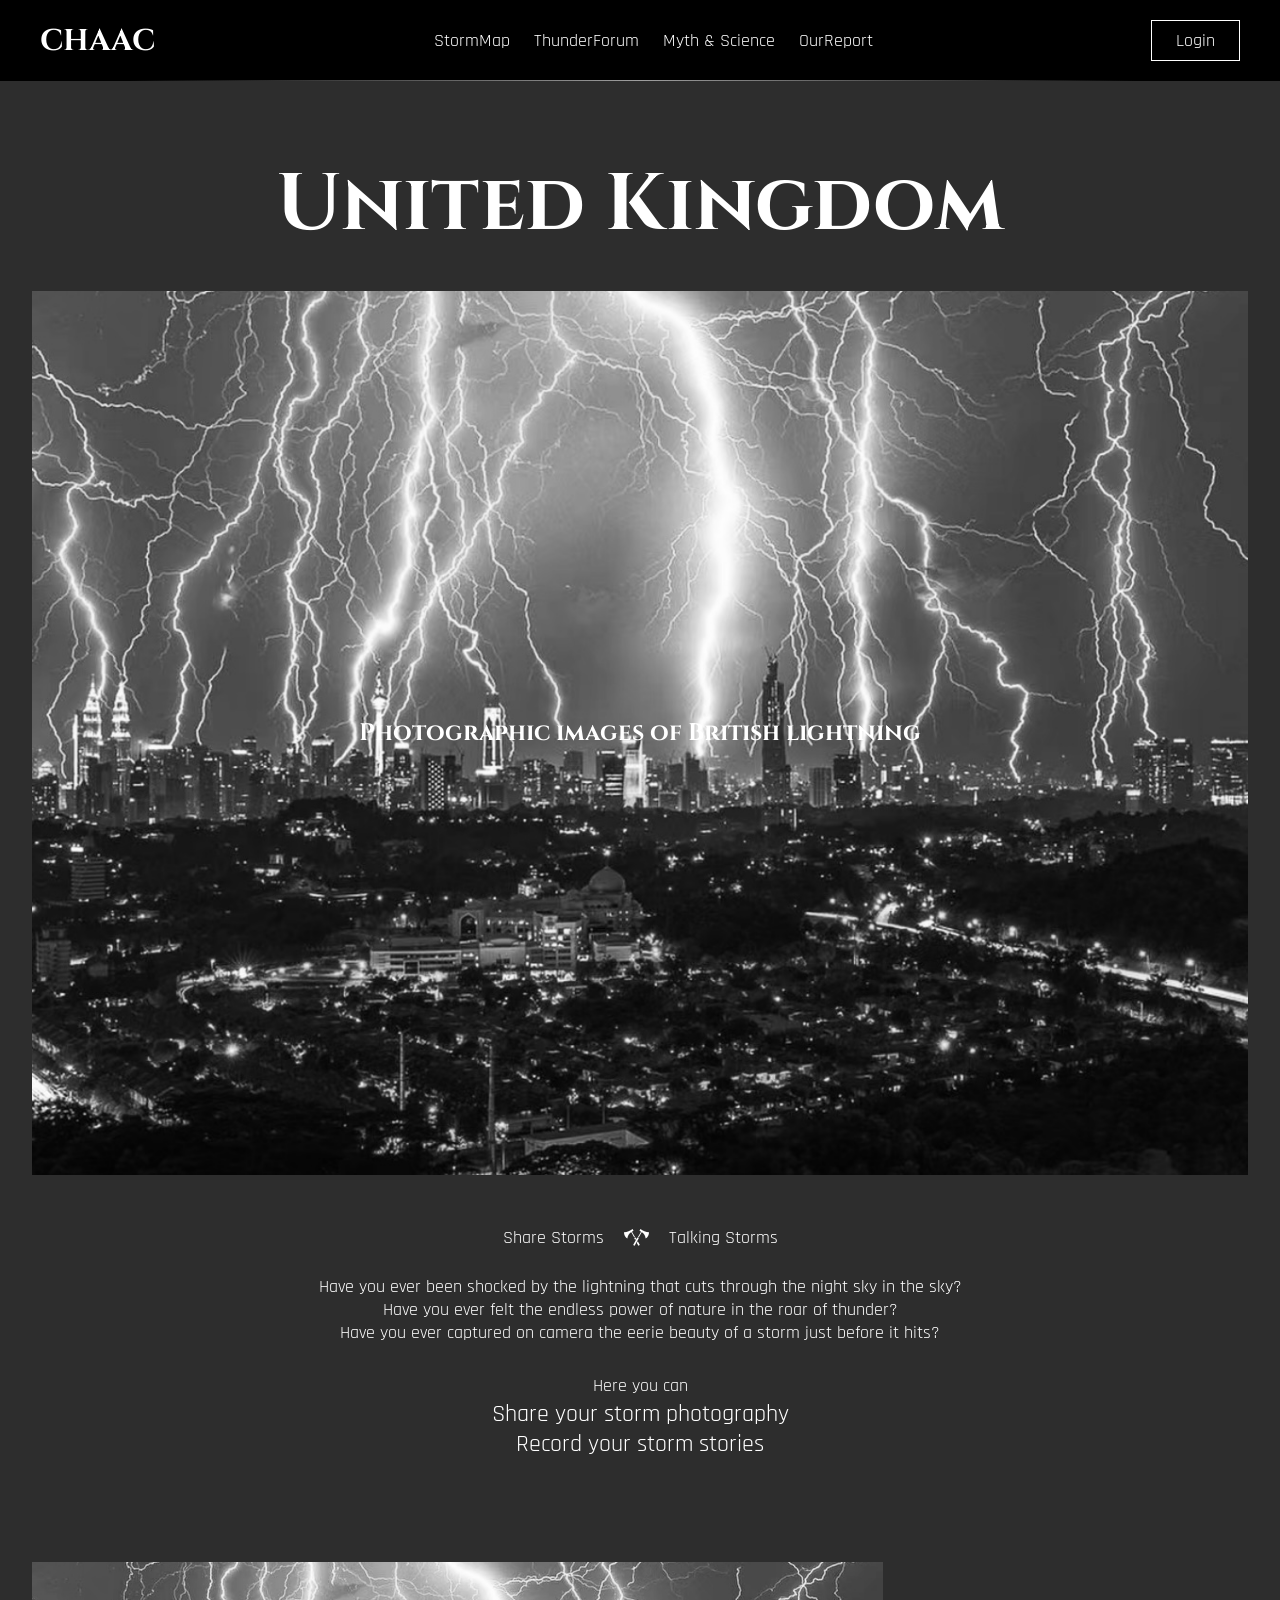
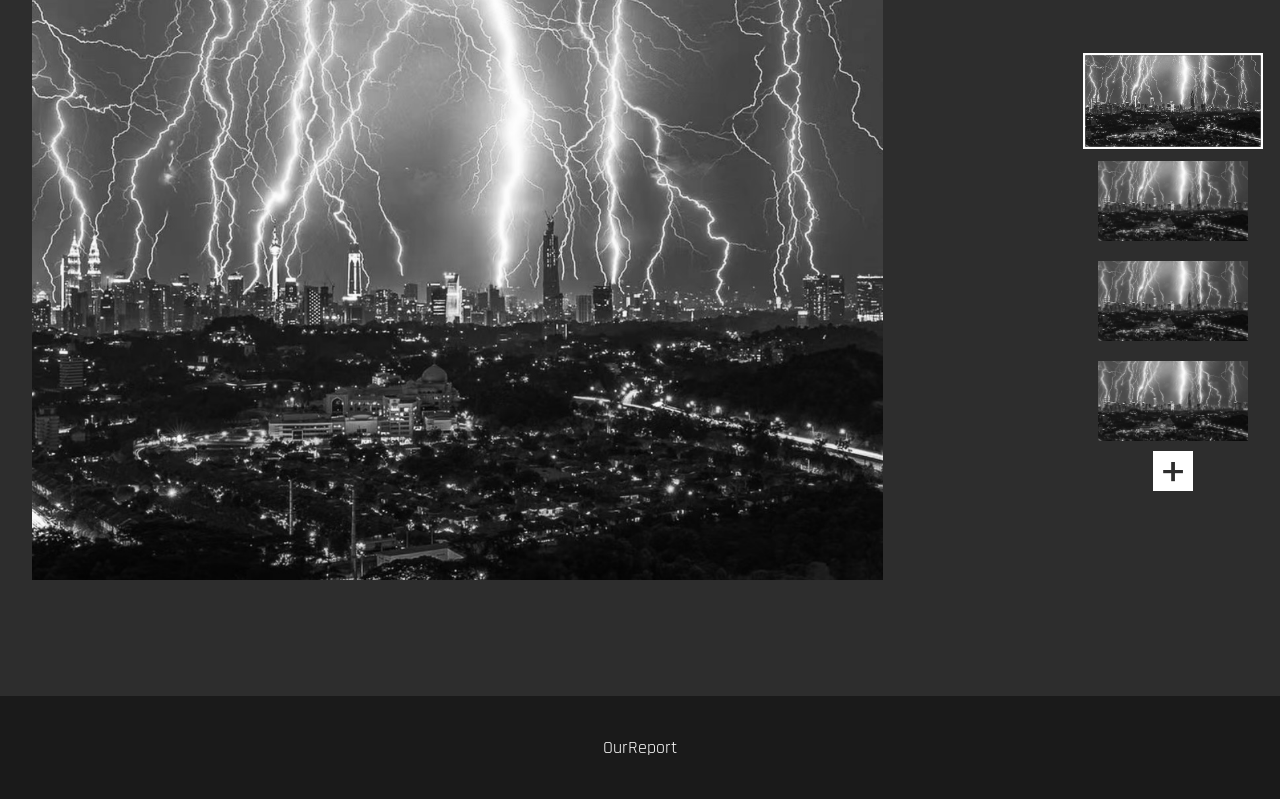
==== forum2.html @ 37e80908 "Add files via upload" ====
<!doctype html>
<html lang="en">
<head>
    <meta charset="UTF-8">
    <meta name="viewport"
          content="width=device-width, user-scalable=no, initial-scale=1.0, maximum-scale=1.0, minimum-scale=1.0">
    <meta http-equiv="X-UA-Compatible" content="ie=edge">
    <title>Forum</title>
    <link rel="stylesheet" href="style.css">
</head>
<body>
<header>
    <a href="./stormmap.html" class="logo">CHAAC</a>
    <menu>
        <a href="./stormmap1.html">StormMap</a>
        <a href="./forum.html">ThunderForum</a>
        <a href="#">Myth & Science</a>
        <a href="./ourreprt.html">OurReport</a>
    </menu>
    <a href="./login.html" class="login">Login</a>
    <div class="line"><img src="./image/navigation%20line.svg" alt=""></div>
</header>

<section class="forum2_con">
    <div class="forum2_con1">
        <div class="map_title">United Kingdom</div>
        <div class="forum2_con1_img">
            <img src="image/img10.jpg"/>
            <div class="forum2_con1_text">Photographic images of British lightning</div>
        </div>
    </div>
    <div class="forum2_con2">
        <div class="forum2_con2_title">Share Storms
            <div class="axe"><img src="./image/axe.svg" alt=""></div>
            Talking Storms
        </div>
        <div class="forum2_con2_text">
            Have you ever been shocked by the lightning that cuts through the night sky in the sky?
            <br>
            Have you ever felt the endless power of nature in the roar of thunder?
            <br>
            Have you ever captured on camera the eerie beauty of a storm just before it hits?

        </div>
        <div class="forum2_con2_text_bg">
            <span>Here you can</span>
            <br>
            Share your storm photography
            <br>
            Record your storm stories
        </div>
    </div>
    <div class="forum2_con3">
        <div class="forum2_con3_left"><img src="image/img10.jpg" class="forum2_con3_left_src"/></div>
        <div class="forum2_con3_right">
            <div class="forum2_con3_right_list">
                <div><img src="image/img10.jpg" class="img_list forum2_con3_right_img_active"/></div>
                <div><img src="image/img10.jpg" class="img_list"/></div>
                <div><img src="image/img10.jpg" class="img_list"/></div>
                <div><img src="image/img10.jpg" class="img_list"/></div>
            </div>

            <div class="forum2_con3_add"><img src="image/icon3.png"/></div>
        </div>
    </div>
</section>
<footer>OurReport</footer>
<script src="js/forum.js"></script>
</body>
</html>
---- style.css ----
@import url('https://fonts.googleapis.com/css2?family=Cinzel:wght@400..900&family=Rajdhani:wght@300;400;500;600;700&display=swap');

* {
    padding: 0;
    margin: 0;
    box-sizing: border-box;
}

img {
    width: 100%;
    display: block;
}

.home_con {
    width: 100vw;
    height: 100vh;

    display: flex;
    align-items: center;
    justify-content: center;
    position: relative;
    background: black;
}

.home_back {
    position: absolute;
    left: 50%;
    top: 50%;
    background: url("./image/img1.png") no-repeat center;
    background-size: cover;
    width: 100%;
    height: 100%;
    transform: translate(-50%, -50%);
    transition: all 0.6s;
}

/*.home_animation{*/
/*    animation: example 0.3s forwards 1;*/
/*}*/
/*@keyframes example {*/
/*    0%{*/
/*        width: 50px;*/
/*        height: 60%;*/
/*    }*/
/*    50%{*/
/*        width: 80px;*/
/*        height: 60%;*/
/*    }*/
/*    70%{*/
/*        width: 50px;*/
/*        height: 60%;*/
/*    }*/
/*    80%{*/
/*        width: 70px;*/
/*        height: 60%;*/
/*    }*/
/*    90%{*/
/*        width: 50px;*/
/*        height: 60%;*/
/*    }*/
/*    95%{*/
/*        width: 60px;*/
/*        height: 60%;*/
/*    }*/
/*    100%{*/
/*        width: 50px;*/
/*        height: 60%;*/
/*    }*/
/*}*/
.home_title {
    font-family: "Cinzel", serif;
    font-size: 3vw;
    color: white;
    z-index: 20;
    opacity: 1;
    transition: all 0.3s;
}

.home_btn {
    position: absolute;
    left: 50%;
    transform: translateX(-50%);
    bottom: 5%;
    z-index: 10;
}

.home_btn {
    color: #FFFFFF;
    font-family: "Rajdhani", serif;
    font-size: 24px;
    font-weight: 600;
    cursor: pointer;
    transition: all 0.3s;
}

.home_btn:hover {
    transform: translateX(-50%) scale(1.1);
}

.home_icon {
    width: 30px;
    margin: 10px auto 0 auto;
}


/**home page start**/
header {
    width: 100%;
    padding: 20px 40px;
    background: black;
    display: flex;
    justify-content: space-between;
    align-items: center;
    position: relative;
}

header a {
    text-decoration: none;
    color: white;
    font-family: "Rajdhani", serif;
}

menu a {
    margin: 0 10px;
    font-size: 18px;
}

.logo {
    font-family: "Cinzel", serif !important;
    font-size: 30px;
    font-weight: bold;
}

.login {
    border: 1px solid white;
    padding: 8px 24px;
    font-size: 18px;
    transition: all 0.3s;
}

.login:hover {
    background: white;
    color: black;
}

.line {
    width: 80%;
    position: absolute;
    left: 50%;
    transform: translateX(-50%);
    bottom: 0;
}

.map_con {
    width: 100%;
    background: black;
    padding: 5vw 0;
}

.map_con1 {
    max-width: 1300px;
    margin: auto;
    width: 95%;
    display: flex;
    align-items: center;
    justify-content: center;
    position: relative;
    padding: 3vw 0;
}

.map_con1_img1 {
    width: 50px;
    height: 520px;
    background: url("./image/img2.png") no-repeat center;
    background-size: cover;
    transition: all 0.6s;
    display: flex;
    align-items: center;
    justify-content: center;
}

.map_con1_title {
    color: white;
    text-transform: uppercase;
    font-family: "Cinzel", serif !important;
    font-size: 80px;
    font-weight: bold;
    line-height: 150%;
    overflow: hidden;
    text-align: center;
    width: 1300px;
    white-space: nowrap;
}

.map_con1_img2 {
    width: 30%;
    position: absolute;
    bottom: 0;
    right: 0;
    transform: translate(20%, 0);
}

.map_con2 {
    max-width: 1300px;
    margin: auto;
    width: 95%;
    background: black;
    padding: 3vw 0;
    /*display: flex;*/
    /*align-items: center;*/
    /*justify-content: center;*/
    /*position: relative;*/
}

.map_con2_text {
    text-align: center;
    color: white;
    font-family: "Rajdhani", serif;
    font-size: 18px;
}

.map_con2_img {
    width: 80px;
    margin: 20px auto;
}

.map_con2_con {
    width: 100%;
    padding: 4vw 0;
    background: #2D2D2D;
}

.map_title {
    color: white;
    /*text-transform: uppercase;*/
    font-family: "Cinzel", serif !important;
    font-size: 80px;
    font-weight: bold;
    line-height: 150%;
    overflow: hidden;
    text-align: center;
    max-width: 1300px;
    width: 100%;
    white-space: nowrap;
}

.map_con2_con {
    display: flex;
    flex-direction: column;
    align-items: center;
    justify-content: center;
}

.map_con2_btn {
    border: 1px solid white;
    font-family: "Rajdhani", serif;
    font-size: 18px;
    color: white;
    text-decoration: none;
    padding: 8px 24px;
    transition: all 0.3s;
    margin-top: 30px;
}

.map_con2_btn:hover {
    background: white;
    color: black;
}

.map_con2_img2 {
    width: 300px;
    margin: 20px auto;
}

.map_con3 {
    max-width: 1300px;
    margin: auto;
    width: 95%;
    background: black;
    padding: 3vw 0;
    position: relative;
    overflow: hidden;
}

.map_con3_con1 {
    width: 550px;
    height: 700px;
    margin: auto;
    text-align: center;
    display: flex;
    align-items: center;
    justify-content: center;
    flex-direction: column;
    position: relative;
}

.map_con3_con1_top_title {
    color: white;
    text-align: center;
    font-family: "Rajdhani", serif !important;
    display: flex;
    align-items: center;
    justify-content: center;
    position: absolute;
    left: 50%;
    transform: translateX(-50%);
    top: 0;
    font-size: 18px;
}

.axe {
    width: 25px;
    margin: 0 20px;
}

.map_con3_con1_title {
    color: white;
    font-size: 100px;
    text-align: center;
    font-weight: bold;
    font-family: "Cinzel", serif !important;
    margin-bottom: 40px;
}

.map_con3_btn {
    border: 2px solid white;
    font-family: "Rajdhani", serif;
    font-size: 20px;
    color: white;
    text-decoration: none;
    padding: 8px 24px;
    transition: all 0.3s;
    font-weight: bold;
}

.map_con3_btn:hover {
    background: white;
    color: black;
}

.map_con3_con1_list {
    position: absolute;
    height: 10px;
    background: white;
    width: 60%;
    left: 50%;
    transform: translateX(-50%);
    bottom: 0;
}

.map_con3_con2, .map_con3_con3 {
    position: absolute;
    left: 50%;
    top: 3vw;
    width: 550px;
    height: 700px;
    background: #2D2D2D;
    transform: translateX(-50%);
    display: flex;
    align-items: center;
    justify-content: center;
    color: #999999;
    font-size: 30px;
    font-weight: bold;
    font-family: "Cinzel", serif !important;
    transition: all 0.6s;
}

.map_con3:hover .map_con3_con2 {
    left: 10%;
    top: 10vw;
    transform: translateX(-50%) rotate(-15deg);
}

.map_con3:hover .map_con3_con3 {
    left: 90%;
    top: 10vw;
    transform: translateX(-50%) rotate(15deg);
}

.map_con3_img1 {
    width: 300px;
    margin: 60px auto 0 auto;
}

.map_con4 {
    max-width: 1300px;
    margin: auto;
    width: 95%;
    background: black;
    padding: 3vw 0;
}

.map_con4_con {
    width: 100%;
    overflow-x: auto;
    margin-top: 4vw;
}

.map_con4_list {
    width: 300%;
    display: grid;
    grid-template-columns: repeat(3, 1fr);
    grid-gap: 30px;
}

.map_con4_list > div {
    display: flex;
    justify-content: space-between;
    align-items: center;
}

.map_con4_list_left_text {
    padding: 50px 30px;
    color: #868686;
    background: #2D2D2D;
    font-family: "Cinzel", serif !important;
    font-size: 18px;
    width: 250px;
}

.map_con4_list_left_title {
    font-size: 18px;
    font-family: "Rajdhani", serif;
    color: #999999;
    margin-top: 10px;
}

.map_con4_list_right_text {
    width: 200px;
    color: #868686;
    background: #2D2D2D;
    font-family: "Cinzel", serif !important;
    font-size: 18px;
    padding: 10px;
}

.map_con4_list_right_des {
    font-family: "Rajdhani", serif !important;
    font-size: 16px;
    color: #868686;
    width: 500px;
}

.map_con4_btn {
    border: 1px solid white;
    font-family: "Rajdhani", serif;
    font-size: 18px;
    color: white;
    text-decoration: none;
    padding: 8px 24px;
    transition: all 0.3s;
    margin-top: 30px;
}

.map_con4_btn:hover {
    background: white;
    color: black;
}

.map_con4_img {
    width: 300px;
    margin: 3vw auto 0 auto;
}

footer {
    background: #1A1A1A;
    color: white;
    font-family: "Rajdhani", serif;
    font-size: 18px;
    text-align: center;
    padding: 40px 0;
}

/**home page end**/

/*map style start*/
.map_header {
    background: #2D2D2D;
    position: fixed !important;
    top: 0;
    left: 0;
    z-index: 99;
}

.map2_con {
    width: 100vw;
    height: 100vh;
    background: #2D2D2D;
    position: relative;
    display: flex;
    align-items: center;
    justify-content: center;
    flex-direction: column;
    overflow: hidden;
}

.map2_con_sm_title {
    color: white;
    font-family: "Cinzel", serif !important;
    font-size: 24px;
}

.map2_con_des {
    font-family: "Rajdhani", serif;
    font-size: 18px;
    text-align: center;
    text-transform: capitalize;
    color: white;
}

.map2_img_con {
    width: 100%;
    position: absolute;
    left: 0;
    bottom: 0;
    transform: translateY(90%);
    transition: all 0.3s;
}

.map2_img_con:hover {
    transform: translateY(50%);
}

.icon2 {
    width: 20px;
    margin: 0 auto 5px auto;
}

.map2_img_btn {
    position: absolute;
    left: 50%;
    transform: translateX(-50%);
    top: 25%;
    text-align: center;
    color: white;
    font-family: "Rajdhani", serif;
    font-size: 18px;
    cursor: pointer;
    transition: all 0.3s;
}

.map2_img_btn:hover {
    transform: translateX(-50%) scale(1.1);
}

.map2_ipt {
    width: 400px;
    border: 1px solid white;
    padding: 5px;
    margin-top: 20px;
    height: auto;
    display: flex;
    justify-content: space-between;
}

.map2_btn {
    text-decoration: none;
    background: white;
    color: black;
    padding: 8px 20px;
    font-family: "Rajdhani", serif;
    font-size: 18px;
    display: block;
}

.map2_ipt input {
    width: calc(100% - 80px);
    background: none;
    border: none;
    outline: none;
}

/*map style end*/


/*forum style start*/
.forum_con {
    width: 100%;
    min-height: 100vh;
    background: #2D2D2D;
    display: flex;
    align-items: center;
    justify-content: center;
    padding: 6vw 0;
    overflow-x: hidden;
}

.forum_con_earth {
    width: 60%;
    position: relative;
}

.forum_text {
    color: white;
    font-family: "Rajdhani", serif;
    position: absolute;
    left: 50%;
    top: 50%;
    transform: translate(-50%, -50%);
    text-transform: uppercase;
    font-size: 20px;
    width: 100%;
    text-align: center;
}

.forum_icon1 {
    width: 100px;
    transition: all 0.3s;
    position: absolute;
    left: 45%;
    top: 15%;
    cursor: pointer;
    text-align: center;
}

.forum_icon1 img {
    width: 30px;
    margin: auto;
}

.forum_icon1:hover {
    transform: scale(1.1);
}

.forum_icon2 {
    width: 25px;
    transition: all 0.3s;
    position: absolute;
    left: 30%;
    top: 30%;
}

.forum_icon3 {
    width: 25px;
    transition: all 0.3s;
    position: absolute;
    left: 70%;
    top: 20%;
}

.forum_icon4 {
    width: 20px;
    transition: all 0.3s;
    position: absolute;
    left: 55%;
    top: 60%;
}

.forum_icon5 {
    width: 20px;
    transition: all 0.3s;
    left: 15%;
    top: 70%;
    position: absolute;
}

.forum_icon6 {
    width: 20px;
    transition: all 0.3s;
    left: 75%;
    top: 80%;
    position: absolute;
}

.forum_icon1 span {
    font-family: "Rajdhani", serif;
    color: white;
    white-space: nowrap;
    opacity: 0;
    transition: all 0.3s;
}

.forum_icon1:hover span {
    opacity: 1;
}

.forum2_con {
    width: 100%;
    background: #2D2D2D;
    padding: 5vw 0;
}

.forum2_con1 {
    max-width: 1300px;
    margin: auto;
    width: 95%;
}

.forum2_con1_img {
    width: 100%;
    margin-top: 2vw;
    position: relative;
}

.forum2_con1_text {
    position: absolute;
    left: 50%;
    top: 50%;
    transform: translate(-50%, -50%);
    color: white;
    font-family: "Cinzel", serif !important;
    font-size: 24px;
    font-weight: bold;
}

.forum2_con2 {
    max-width: 1300px;
    margin: auto;
    width: 95%;
    padding: 4vw 0;
}

.forum2_con2_title {
    color: white;
    text-align: center;
    font-family: "Rajdhani", serif !important;
    display: flex;
    align-items: center;
    justify-content: center;
    font-size: 18px;
}

.forum2_con2_text {
    color: white;
    text-align: center;
    font-family: "Rajdhani", serif !important;
    font-size: 18px;
    margin: 2vw 0;
}

.forum2_con2_text_bg {
    color: white;
    text-align: center;
    font-family: "Rajdhani", serif !important;
    font-size: 24px;
}

.forum2_con2_text_bg span {
    font-size: 18px;
}

.forum2_con3 {
    max-width: 1300px;
    margin: auto;
    width: 95%;
    padding: 4vw 0;
    display: flex;
    justify-content: space-between;
    align-items: center;
}

.forum2_con3_left {
    width: 70%;
}

.forum2_con3_right {
    width: 150px;

}

.forum2_con3_right_list {
    width: 100%;
    display: flex;
    flex-direction: column;
    justify-content: flex-end;
    align-items: flex-end;
}

.forum2_con3_right_list > div {
    width: 100%;
    height: 80px;
    cursor: pointer;
    transition: all 0.3s;
    margin: 10px 0;
}

.forum2_con3_right_list img {
    width: 100%;
    height: 100%;
    object-fit: cover;
    object-position: center;
    transition: all 0.2s;
}

.forum2_con3_right_list img:hover {
    transform: scale(1.2);
}

.forum2_con3_add {
    width: 40px !important;
    height: 40px !important;
    margin: auto;
    cursor: pointer;
}

.forum2_con3_right_img_active {
    transform: scale(1.2) !important;
    border: 2px solid white;
}

/*forum style end*/

/*login style start*/
.login_con{
    width: 100%;
    height: 100vh;
    background: black;
    display: flex;
    align-items: center;
    justify-content: center;
}
.login_box{
    max-width: 1330px;
    width: 95%;
    margin: auto;
    display: flex;
    justify-content: space-between;
}
.login_box>div{
    width: 48%;
}
.login_box_left{
    display: flex;
    position: relative;
}
.login_box_left>div{
    width: 50%;
}
.login_box_left_title{
    color: white;
    /*text-transform: uppercase;*/
    font-family: "Cinzel", serif !important;
    font-size: 80px;
    font-weight: bold;
    line-height: 150%;
    position: absolute;
    left: 0;
    top: 50%;
    transform: translateY(-50%);
}
.login_box_left_des{
    color: white;
    font-family: "Rajdhani", serif !important;
    font-size: 24px;
    position: absolute;
    left: 0;
    bottom: 0;
}
.login_box_right{
    background: #B4B4B4;
    padding: 50px 40px;
}
.login_box_right input{
    width: 100%;
    height: 45px;
    background: none;
    /*border: none;*/
    outline: none;
    border: 1px solid black;
    padding: 5px;
}
.login_box_right label{
    font-family: "Rajdhani", serif !important;
    font-size: 20px;
}
.login_box_right>div{
    margin-bottom: 20px;
}
.check_ipt{
    display: flex;
    align-items: center;

}
.check_ipt input{
    width: 25px !important;
    height: 25px !important;
    background: none !important;
    margin-right: 10px;
}
.check_ipt label{
    font-weight: 500;
}
.login_form_btn{
    width: 50%;
    padding: 10px 0;
    background: #2D2D2D;
    color: white;
    font-family: "Rajdhani", serif !important;
    font-size: 20px;
    border: none;
    margin:0 auto 20px auto;
    display: block;
    cursor: pointer;
    transition: all 0.3s;

}
.login_form_btn:hover{
    background: #1A1A1A;
}
.form_des{
    font-family: "Rajdhani", serif !important;
    font-size: 20px;
    text-align: center;
    font-weight: bold;
}
/*login style end*/
.ourreprt_con{
    width: 100%;
    min-height: 100vh;
    display: flex;
    align-items: center;
    justify-content: center;
    background: black;
}
.ourreprt_box{
    max-width: 1300px;
    width: 95%;
    color: white;
    font-family: "Rajdhani", serif !important;
    font-size: 18px;
    margin: auto;
}
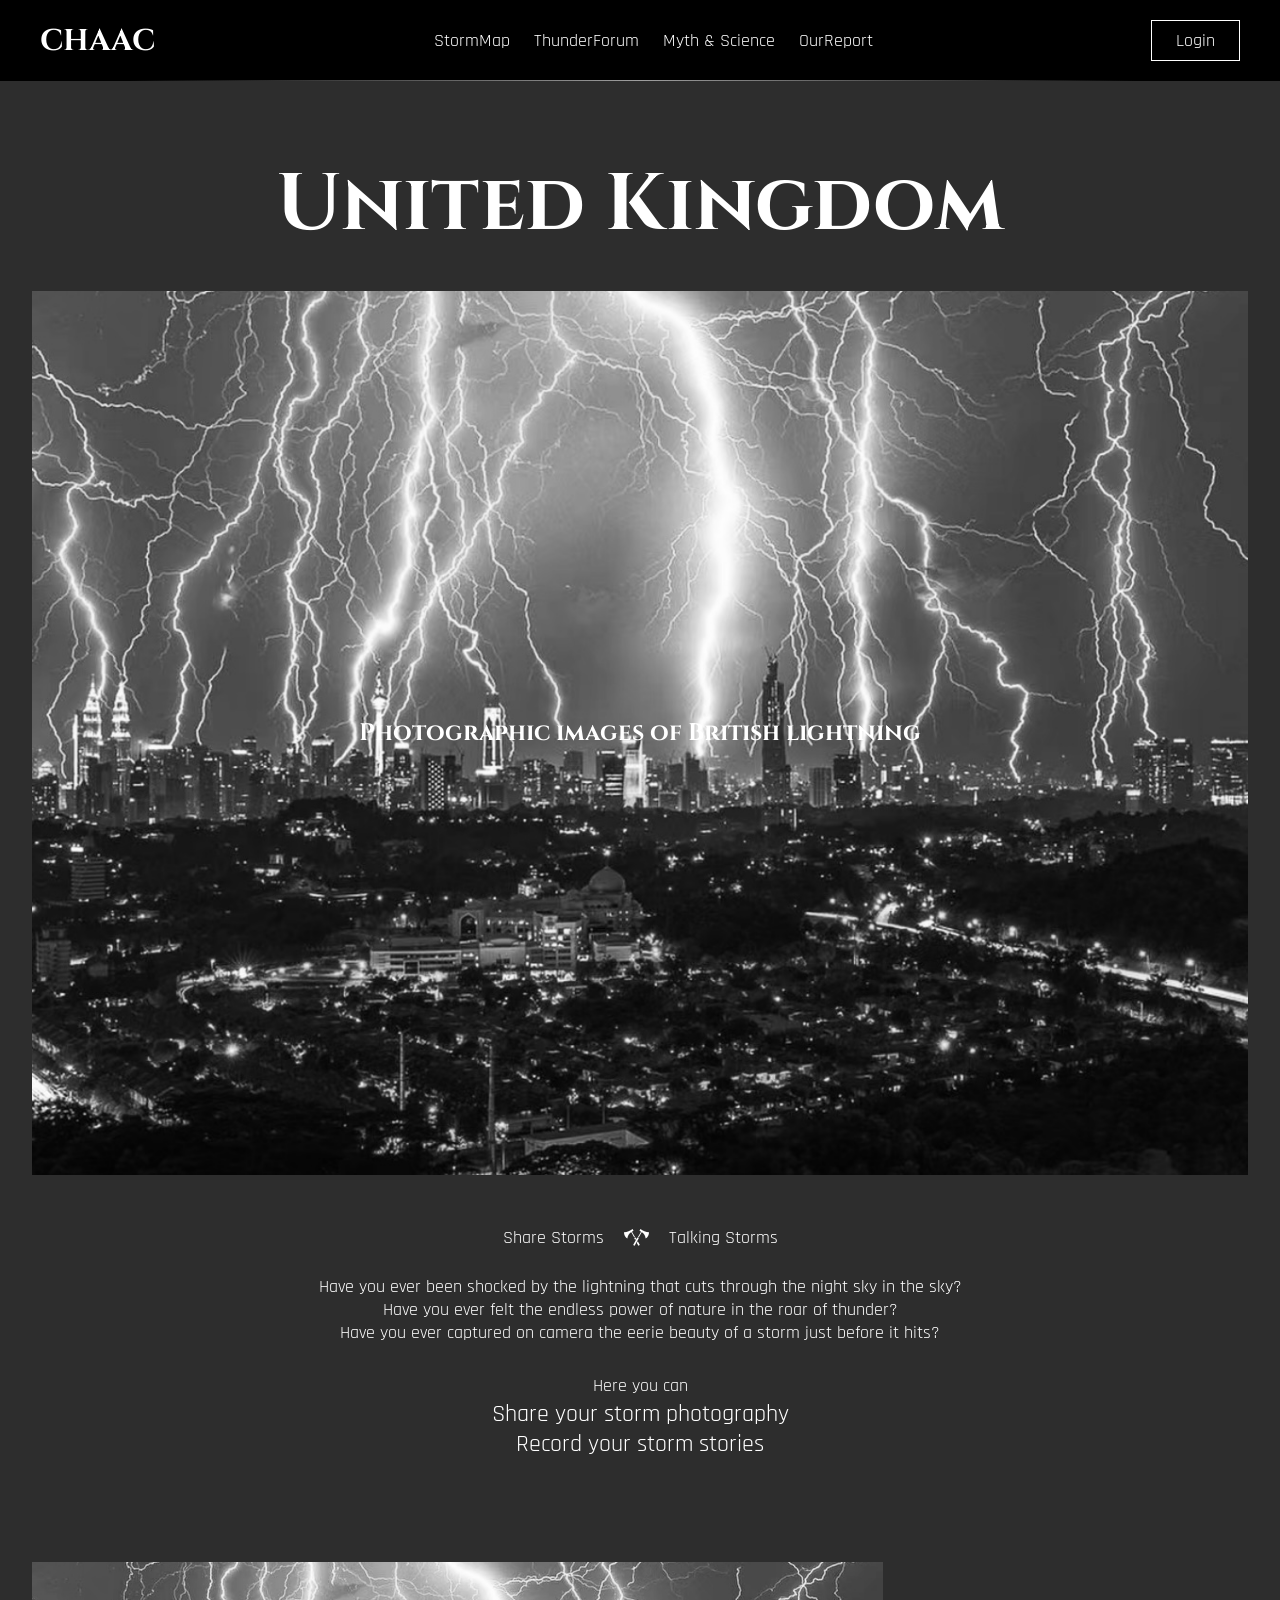
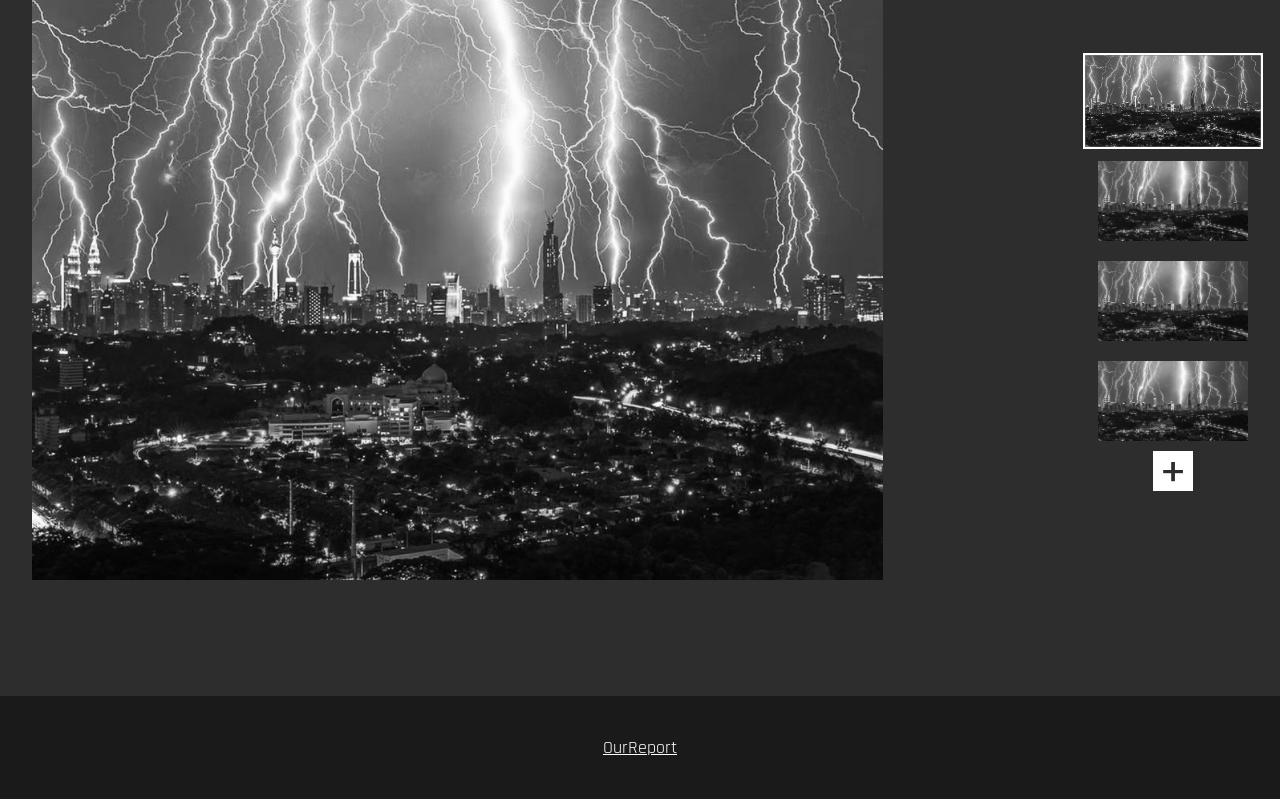
==== commit 176230ff: "Add files via upload" ====
--- a/forum2.html
+++ b/forum2.html
@@ -64,7 +64,7 @@
         </div>
     </div>
 </section>
-<footer>OurReport</footer>
+<footer><a href="./ourreprt.html">OurReport</a></footer>
 <script src="js/forum.js"></script>
 </body>
 </html>
--- a/style.css
+++ b/style.css
@@ -159,6 +159,7 @@
 
 .map_con1 {
     max-width: 1300px;
+    min-width: 1300px;
     margin: auto;
     width: 95%;
     display: flex;
@@ -390,18 +391,39 @@
     background: black;
     padding: 3vw 0;
 }
-
+.map_con4_switch{
+    width: 100%;
+    display: flex;
+    justify-content: space-between;
+    align-items: center;
+    margin-top: 4vw;
+}
+.map_con4_switch_right,.map_con4_switch_left{
+    cursor: pointer;
+}
+.map_con4_switch_left i,.map_con4_switch_right i{
+    color: white;
+    font-size: 40px;
+    transition: all 0.3s;
+}
+.map_con4_switch_left i:hover{
+    transform: scale(1.2);
+}
+.map_con4_switch_right i:hover{
+    transform: scale(1.2);
+}
 .map_con4_con {
-    width: 100%;
-    overflow-x: auto;
-    margin-top: 4vw;
-}
+    width: calc(100% - 300px);
+    overflow: hidden;
+}
+
 
 .map_con4_list {
     width: 300%;
     display: grid;
-    grid-template-columns: repeat(3, 1fr);
-    grid-gap: 30px;
+    grid-template-columns: 1fr 1fr 1fr;
+    transition: all 0.3s;
+    /*grid-gap: 5%;*/
 }
 
 .map_con4_list > div {
@@ -448,9 +470,12 @@
     font-size: 18px;
     color: white;
     text-decoration: none;
-    padding: 8px 24px;
-    transition: all 0.3s;
-    margin-top: 30px;
+    padding: 10px 24px;
+    transition: all 0.3s;
+    display: block;
+    width: 180px;
+    margin: 2vw auto 0 auto;
+    text-align: center;
 }
 
 .map_con4_btn:hover {
@@ -470,6 +495,9 @@
     font-size: 18px;
     text-align: center;
     padding: 40px 0;
+}
+footer a{
+    color: white;
 }
 
 /**home page end**/
